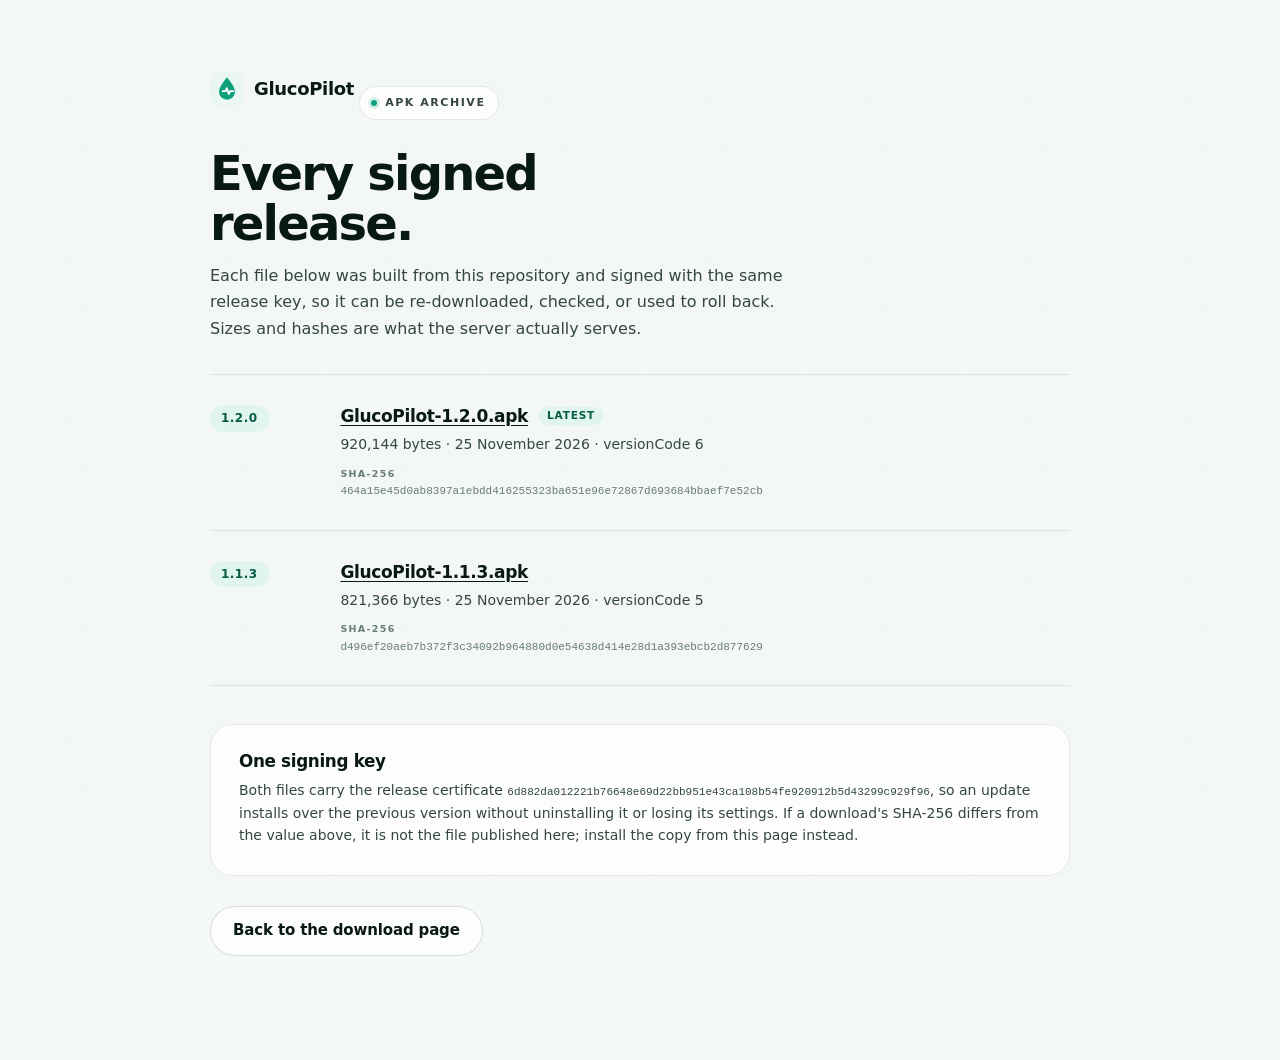
==== landing/download/index.html @ 8aacc941 "Simplify the download facts styling The badge used hardcoded colours that already exist as design to" ====
<!doctype html>
<html lang="en">
<head>
  <meta charset="utf-8">
  <meta name="viewport" content="width=device-width, initial-scale=1">
  <title>GlucoPilot APK archive — every signed release</title>
  <meta name="description" content="Every signed GlucoPilot release APK with its size, SHA-256 and signing certificate, so any version can be verified or reinstalled.">
  <meta name="color-scheme" content="light">
  <meta name="referrer" content="no-referrer">
  <meta http-equiv="Content-Security-Policy" content="default-src 'self'; img-src 'self' data:; style-src 'self'; script-src 'none'; font-src 'self'; connect-src 'none'; object-src 'none'; base-uri 'none'; form-action 'none'">
  <link rel="icon" href="../assets/favicon.svg" type="image/svg+xml">
  <link rel="stylesheet" href="../styles.css?v=1.2.0-7">
</head>
<body>
  <main class="container archive">
    <a class="brand" href="../" aria-label="GlucoPilot home">
      <svg class="brand__mark" viewBox="0 0 32 32" aria-hidden="true">
        <rect width="32" height="32" rx="9" fill="#EAF6F1" />
        <path d="M16 5C16 5 8.5 13.5 8.5 18.5a7.5 7.5 0 0 0 15 0C23.5 13.5 16 5 16 5Z" fill="#0E9F7C" />
        <path d="M12 18h2.6l1.2-2.6 1.9 5.2 1.4-2.6H22" fill="none" stroke="#fff" stroke-width="1.8" stroke-linecap="round" stroke-linejoin="round" />
      </svg>
      <span class="brand__name">GlucoPilot</span>
    </a>

    <p class="eyebrow"><span class="eyebrow__dot"></span> APK archive</p>
    <h1>Every signed release.</h1>
    <p class="section__lede">
      Each file below was built from this repository and signed with the same release key, so it
      can be re-downloaded, checked, or used to roll back. Sizes and hashes are what the server
      actually serves.
    </p>

    <ol class="releases">
      <li class="release">
        <span class="release__ver">1.2.0</span>
        <div>
          <h3>
            <a href="GlucoPilot-1.2.0.apk" download>GlucoPilot-1.2.0.apk</a>
            <span class="archive__flag">Latest</span>
          </h3>
          <p>920,144 bytes · 25 November 2026 · versionCode 6</p>
          <p class="archive__hash">
            <span>SHA-256</span>
            <code>464a15e45d0ab8397a1ebdd416255323ba651e96e72867d693684bbaef7e52cb</code>
          </p>
        </div>
      </li>
      <li class="release">
        <span class="release__ver">1.1.3</span>
        <div>
          <h3><a href="GlucoPilot-1.1.3.apk" download>GlucoPilot-1.1.3.apk</a></h3>
          <p>821,366 bytes · 25 November 2026 · versionCode 5</p>
          <p class="archive__hash">
            <span>SHA-256</span>
            <code>d496ef20aeb7b372f3c34092b964880d0e54638d414e28d1a393ebcb2d877629</code>
          </p>
        </div>
      </li>
    </ol>

    <div class="archive__note">
      <h2>One signing key</h2>
      <p>
        Both files carry the release certificate
        <code>6d882da012221b76648e69d22bb951e43ca108b54fe920912b5d43299c929f96</code>, so an
        update installs over the previous version without uninstalling it or losing its settings.
        If a download's SHA-256 differs from the value above, it is not the file published here;
        install the copy from this page instead.
      </p>
    </div>

    <p class="archive__actions">
      <a class="btn btn--ghost" href="../#download">Back to the download page</a>
    </p>
  </main>
</body>
</html>
---- landing/styles.css ----
/* =========================================================
   GlucoPilot landing — light, premium, 3D
   ========================================================= */

:root {
  --canvas: #f4f8f6;
  --canvas-2: #edf4f1;
  --surface: #ffffff;
  --ink: #081815;
  --ink-2: #33473f;
  --muted: #667c74;

  --mint: #0e9f7c;
  --mint-2: #16c79b;
  --mint-soft: #dff5ee;
  --mint-ink: #075b47;
  --sky: #2f7fe0;
  --sky-soft: #e7f1fd;
  --amber: #b8791a;
  --amber-soft: #fbefd8;
  --coral: #c4443f;
  --coral-soft: #fce7e5;

  --line: rgba(8, 24, 21, 0.09);
  --line-strong: rgba(8, 24, 21, 0.14);

  --radius-lg: 30px;
  --radius: 22px;
  --radius-sm: 14px;

  --shadow-sm: 0 1px 2px rgba(8, 24, 21, 0.04), 0 10px 28px -16px rgba(8, 24, 21, 0.18);
  --shadow-lg: 0 60px 100px -60px rgba(6, 50, 38, 0.5), 0 24px 48px -28px rgba(6, 50, 38, 0.22);

  --font: "Segoe UI Variable Display", "Segoe UI", system-ui, -apple-system,
    "Helvetica Neue", Arial, sans-serif;

  --ease: cubic-bezier(0.22, 0.61, 0.36, 1);
  --container: 1180px;
}

*,
*::before,
*::after {
  box-sizing: border-box;
}

html {
  scroll-behavior: smooth;
  scroll-padding-top: 96px;
  -webkit-text-size-adjust: 100%;
}

body {
  margin: 0;
  overflow-x: clip;
  background-color: var(--canvas);
  color: var(--ink);
  font-family: var(--font);
  font-size: 16px;
  line-height: 1.55;
  -webkit-font-smoothing: antialiased;
  text-rendering: optimizeLegibility;
}

body::after {
  content: "";
  position: fixed;
  inset: 0;
  z-index: 2;
  pointer-events: none;
  opacity: 0.035;
  background-image: url("data:image/svg+xml,%3Csvg xmlns='http://www.w3.org/2000/svg' width='160' height='160'%3E%3Cfilter id='n'%3E%3CfeTurbulence type='fractalNoise' baseFrequency='0.8' numOctaves='3'/%3E%3C/filter%3E%3Crect width='160' height='160' filter='url(%23n)'/%3E%3C/svg%3E");
}

img,
svg {
  display: block;
  max-width: 100%;
}

a {
  color: inherit;
  text-decoration: none;
}

ul,
ol,
dl,
dd {
  margin: 0;
  padding: 0;
  list-style: none;
}

h1,
h2,
h3,
p,
figure {
  margin: 0;
}

button,
summary {
  font: inherit;
}

::selection {
  background: rgba(14, 159, 124, 0.22);
}

:focus-visible {
  outline: 2px solid var(--mint);
  outline-offset: 3px;
  border-radius: 6px;
}

.skip {
  position: absolute;
  left: 16px;
  top: -80px;
  z-index: 100;
  padding: 10px 16px;
  border-radius: 999px;
  background: var(--ink);
  color: #fff;
  font-size: 14px;
  transition: top 0.2s var(--ease);
}

.skip:focus-visible {
  top: 16px;
}

/* ---------- ambient mesh ---------- */

.mesh {
  position: fixed;
  inset: 0;
  z-index: 0;
  overflow: hidden;
  pointer-events: none;
}

.mesh__blob {
  position: absolute;
  display: block;
  border-radius: 50%;
  filter: blur(70px);
  opacity: 0.5;
}

.mesh__blob--mint {
  width: 46vw;
  height: 46vw;
  top: -14vw;
  right: -8vw;
  background: radial-gradient(circle at 30% 30%, #c9f2e5, rgba(201, 242, 229, 0));
  animation: drift-a 26s ease-in-out infinite;
}

.mesh__blob--sky {
  width: 40vw;
  height: 40vw;
  top: 34vh;
  left: -16vw;
  background: radial-gradient(circle at 40% 40%, #dbeafd, rgba(219, 234, 253, 0));
  animation: drift-b 32s ease-in-out infinite;
}

.mesh__blob--amber {
  width: 30vw;
  height: 30vw;
  top: 78vh;
  right: 4vw;
  background: radial-gradient(circle at 50% 50%, #fbeed2, rgba(251, 238, 210, 0));
  animation: drift-a 38s ease-in-out infinite reverse;
}

@keyframes drift-a {
  0%,
  100% {
    transform: translate3d(0, 0, 0) scale(1);
  }
  50% {
    transform: translate3d(-3vw, 3vh, 0) scale(1.06);
  }
}

@keyframes drift-b {
  0%,
  100% {
    transform: translate3d(0, 0, 0) scale(1);
  }
  50% {
    transform: translate3d(4vw, -4vh, 0) scale(1.08);
  }
}

/* ---------- layout ---------- */

.container {
  width: min(100% - 40px, var(--container));
  margin-inline: auto;
  position: relative;
  z-index: 3;
}

.section {
  padding: clamp(64px, 9vw, 118px) 0;
  position: relative;
  z-index: 3;
}

.section__head {
  max-width: 760px;
  margin: 0 auto clamp(36px, 5vw, 60px);
  text-align: center;
}

.section__head--left {
  margin-inline: 0;
  text-align: left;
}

h2 {
  font-size: clamp(1.9rem, 3.6vw, 3.1rem);
  line-height: 1.05;
  letter-spacing: -0.038em;
  font-weight: 680;
}

.section__lede {
  margin-top: 18px;
  color: var(--ink-2);
  font-size: clamp(1rem, 1.2vw, 1.075rem);
  line-height: 1.65;
  max-width: 58ch;
}

.section__head .section__lede {
  margin-inline: auto;
}

.section__head--left .section__lede {
  margin-inline: 0;
}

/* ---------- eyebrow ---------- */

.eyebrow {
  display: inline-flex;
  align-items: center;
  gap: 8px;
  margin-bottom: 18px;
  padding: 7px 13px 7px 11px;
  border: 1px solid var(--line);
  border-radius: 999px;
  background: rgba(255, 255, 255, 0.72);
  color: var(--ink-2);
  font-size: 11px;
  font-weight: 650;
  letter-spacing: 0.14em;
  text-transform: uppercase;
  backdrop-filter: blur(8px);
}

.eyebrow__dot {
  width: 6px;
  height: 6px;
  border-radius: 50%;
  background: var(--mint);
  box-shadow: 0 0 0 3px rgba(14, 159, 124, 0.16);
}

.eyebrow--light {
  color: #dff5ee;
  border-color: rgba(255, 255, 255, 0.18);
  background: rgba(255, 255, 255, 0.08);
}

.eyebrow--light .eyebrow__dot {
  background: var(--mint-2);
  box-shadow: 0 0 0 3px rgba(22, 199, 155, 0.22);
}

.security .eyebrow {
  color: var(--mint-ink);
  background: #fff;
  border-color: rgba(14, 159, 124, 0.22);
}

/* ---------- buttons ---------- */

.btn {
  display: inline-flex;
  align-items: center;
  justify-content: center;
  gap: 10px;
  min-height: 50px;
  padding: 0 22px;
  border: 1px solid transparent;
  border-radius: 999px;
  font-size: 15px;
  font-weight: 600;
  letter-spacing: -0.01em;
  cursor: pointer;
  transition: transform 0.25s var(--ease), box-shadow 0.25s var(--ease),
    background-color 0.25s var(--ease), border-color 0.25s var(--ease);
}

.btn--primary {
  color: #fff;
  background: linear-gradient(140deg, #0b8a6b, #0e9f7c 55%, #14b78f);
  box-shadow: 0 1px 0 rgba(255, 255, 255, 0.24) inset,
    0 18px 36px -20px rgba(14, 159, 124, 0.85);
}

.btn--primary:hover {
  transform: translateY(-2px);
  box-shadow: 0 1px 0 rgba(255, 255, 255, 0.3) inset,
    0 24px 44px -20px rgba(14, 159, 124, 0.9);
}

.btn--ghost {
  color: var(--ink);
  background: rgba(255, 255, 255, 0.7);
  border-color: var(--line-strong);
  backdrop-filter: blur(10px);
}

.btn--ghost:hover {
  transform: translateY(-2px);
  background: #fff;
  box-shadow: var(--shadow-sm);
}

.btn--sm {
  min-height: 40px;
  padding: 0 16px;
  font-size: 14px;
}

.btn__arrow {
  transition: transform 0.25s var(--ease);
}

.btn:hover .btn__arrow {
  transform: translateX(3px);
}

/* ---------- nav ---------- */

.nav {
  position: sticky;
  top: 0;
  z-index: 40;
  padding: 14px 0;
  background: rgba(244, 248, 246, 0.65);
  backdrop-filter: blur(18px) saturate(1.2);
  border-bottom: 1px solid transparent;
  transition: border-color 0.3s var(--ease), box-shadow 0.3s var(--ease),
    background-color 0.3s var(--ease);
}

.nav.is-scrolled {
  background: rgba(244, 248, 246, 0.9);
  border-bottom-color: var(--line);
  box-shadow: 0 12px 30px -28px rgba(8, 24, 21, 0.5);
}

.nav__inner {
  display: flex;
  align-items: center;
  gap: 24px;
}

.brand {
  display: inline-flex;
  align-items: center;
  gap: 10px;
  font-weight: 700;
  letter-spacing: -0.02em;
}

.brand__mark {
  width: 34px;
  height: 34px;
}

.brand__name {
  font-size: 18px;
}

.nav__links {
  display: flex;
  align-items: center;
  gap: 26px;
  margin-left: auto;
}

.nav__links a {
  font-size: 14px;
  color: var(--ink-2);
  position: relative;
  padding: 4px 0;
}

.nav__links a::after {
  content: "";
  position: absolute;
  left: 0;
  right: 0;
  bottom: 0;
  height: 1.5px;
  background: var(--mint);
  transform: scaleX(0);
  transform-origin: left;
  transition: transform 0.25s var(--ease);
}

.nav__links a:hover::after {
  transform: scaleX(1);
}

/* ---------- hero ---------- */

.hero {
  position: relative;
  z-index: 3;
  padding: clamp(36px, 6vw, 76px) 0 clamp(48px, 6vw, 84px);
}

.hero__grid {
  display: grid;
  grid-template-columns: 1.04fr 0.96fr;
  gap: clamp(28px, 5vw, 64px);
  align-items: center;
}

.hero__copy > * {
  animation: rise 0.9s var(--ease) both;
}

.hero__copy > :nth-child(1) {
  animation-delay: 0.04s;
}
.hero__copy > :nth-child(2) {
  animation-delay: 0.12s;
}
.hero__copy > :nth-child(3) {
  animation-delay: 0.2s;
}
.hero__copy > :nth-child(4) {
  animation-delay: 0.28s;
}
.hero__copy > :nth-child(5) {
  animation-delay: 0.36s;
}

@keyframes rise {
  from {
    opacity: 0;
    transform: translateY(16px);
  }
  to {
    opacity: 1;
    transform: none;
  }
}

h1 {
  font-size: clamp(2.5rem, 5.1vw, 4.45rem);
  line-height: 1.02;
  letter-spacing: -0.045em;
  font-weight: 690;
  max-width: 15ch;
}

.grad {
  background: linear-gradient(102deg, #0b8a6b 0%, #0e9f7c 32%, #2f7fe0 92%);
  -webkit-background-clip: text;
  background-clip: text;
  color: transparent;
}

.lede {
  margin-top: 22px;
  max-width: 46ch;
  color: var(--ink-2);
  font-size: clamp(1rem, 1.25vw, 1.1rem);
  line-height: 1.68;
}

.hero__actions {
  display: flex;
  flex-wrap: wrap;
  gap: 12px;
  margin-top: 30px;
}

.chips {
  display: flex;
  flex-wrap: wrap;
  gap: 8px;
  margin-top: 28px;
}

.chip {
  padding: 7px 13px;
  border: 1px solid var(--line);
  border-radius: 999px;
  background: rgba(255, 255, 255, 0.66);
  color: var(--ink-2);
  font-size: 12.5px;
  font-weight: 550;
}

/* ---------- hero: real Android Auto shot + glucose readout ---------- */

.hero__stage {
  position: relative;
  display: grid;
  place-items: center;
  gap: 18px;
  min-height: 0;
}

.shot {
  width: min(100%, 620px);
  margin: 0;
}

.shot__frame {
  position: relative;
  container-type: inline-size;
  isolation: isolate;
}

.shot__glow {
  position: absolute;
  inset: -6% -3% 6%;
  z-index: 0;
  border-radius: 50%;
  background: conic-gradient(
    from 200deg,
    rgba(14, 159, 124, 0.38),
    rgba(47, 127, 224, 0.26),
    rgba(184, 121, 26, 0.16),
    rgba(14, 159, 124, 0.38)
  );
  filter: blur(46px);
  opacity: 0.7;
  animation: halo-pulse 18s ease-in-out infinite;
  pointer-events: none;
}

@keyframes halo-pulse {
  0%,
  100% {
    opacity: 0.5;
  }
  50% {
    opacity: 0.78;
  }
}

.shot__screen {
  position: relative;
  z-index: 1;
  overflow: hidden;
  border-radius: 2.6cqw;
  box-shadow:
    0 3cqw 5cqw -3.4cqw rgba(6, 50, 38, 0.62),
    0 1cqw 2cqw -1.4cqw rgba(6, 50, 38, 0.4),
    0 0 0 1px rgba(8, 24, 21, 0.06);
}

.shot__img {
  width: 100%;
  height: auto;
  aspect-ratio: 1392 / 752;
  object-fit: cover;
}

/* the cockpit drawn onto the head unit's screen */

.shot__ui {
  display: none;
  position: absolute;
  top: 0;
  left: 0;
  z-index: 2;
  width: 1392px;
  height: 752px;
  transform: scale(var(--shot-scale, 0.4));
  transform-origin: 0 0;
  pointer-events: none;
}

/* without JS the plane cannot be scaled to the photo, so keep the plain shot */
html.js .shot__ui {
  display: block;
}

.shot__panel,
.shot__glass {
  position: absolute;
  top: 0;
  left: 0;
  transform-origin: 0 0;
}

/* Android Auto surface: 245 x 221 px in photo space, mapped onto the glass */
.shot__panel {
  display: flex;
  flex-direction: column;
  justify-content: space-between;
  width: 245px;
  height: 221px;
  padding: 13px 14px 12px;
  border: 1px solid rgba(255, 255, 255, 0.08);
  border-radius: 13px;
  background: linear-gradient(
    160deg,
    rgba(23, 46, 39, 0.97) 0%,
    rgba(9, 20, 17, 0.98) 56%,
    rgba(13, 29, 24, 0.97) 100%
  );
  box-shadow:
    0 16px 30px -16px rgba(0, 0, 0, 0.85),
    inset 0 1px 0 rgba(255, 255, 255, 0.07);
  color: #eef8f3;
  font-variant-numeric: tabular-nums;
  transform: matrix3d(
    1.000623,
    -0.005013,
    0,
    0,
    0.006284,
    1.001827,
    0,
    0.000006,
    0,
    0,
    1,
    0,
    726.948675,
    227.975,
    0,
    1
  );
}

.sp__top {
  display: flex;
  align-items: center;
  gap: 6px;
  color: #cfe4da;
  font-size: 9px;
  font-weight: 650;
  letter-spacing: 0.01em;
}

.sp__dot {
  width: 6px;
  height: 6px;
  border-radius: 50%;
  background: #2ed5a8;
  box-shadow: 0 0 9px rgba(46, 213, 168, 0.8);
}

.sp__age {
  margin-left: auto;
  color: #7d968c;
  font-size: 8px;
  font-weight: 500;
  letter-spacing: 0.08em;
  text-transform: uppercase;
}

.sp__reading {
  display: flex;
  align-items: baseline;
  gap: 5px;
}

.sp__value {
  font-size: 62px;
  font-weight: 700;
  letter-spacing: -0.045em;
  line-height: 0.88;
}

.sp__unit {
  color: #8fa89d;
  font-size: 10px;
  font-weight: 600;
}

.sp__trend {
  margin-left: auto;
  color: #2ed5a8;
  font-size: 22px;
  font-weight: 700;
  line-height: 1;
}

.sp__chip {
  align-self: flex-start;
  padding: 4px 9px;
  border-radius: 999px;
  background: rgba(46, 213, 168, 0.16);
  color: #8ff0cd;
  font-size: 9px;
  font-weight: 650;
}

.sp__spark {
  width: 100%;
  height: 40px;
}

.sp__spark path {
  fill: none;
  stroke: #2ed5a8;
  stroke-width: 3;
  stroke-linecap: round;
  stroke-linejoin: round;
}

.sp__foot {
  display: flex;
  align-items: center;
  justify-content: space-between;
  gap: 8px;
}

.sp__source {
  color: #7d968c;
  font-size: 8px;
  letter-spacing: 0.01em;
}

.sp__cta {
  padding: 5px 10px;
  border-radius: 8px;
  background: #e9f8f2;
  color: #08251c;
  font-size: 9px;
  font-weight: 700;
  white-space: nowrap;
}

/* faint glass reflections, drawn over the whole head-unit screen */
.shot__glass {
  z-index: 2;
  width: 598px;
  height: 266px;
  border-radius: 10px;
  background:
    linear-gradient(
      112deg,
      rgba(255, 255, 255, 0.12) 0%,
      rgba(255, 255, 255, 0.02) 22%,
      rgba(255, 255, 255, 0) 44%,
      rgba(255, 255, 255, 0.05) 66%,
      rgba(255, 255, 255, 0) 92%
    ),
    radial-gradient(
      130% 80% at 50% -25%,
      rgba(255, 255, 255, 0.09),
      rgba(255, 255, 255, 0) 60%
    );
  box-shadow: inset 0 0 80px rgba(3, 14, 11, 0.32);
  transform: matrix3d(
    1.000032,
    -0.00501,
    0,
    0,
    0.006291,
    1.002979,
    0,
    0.000006,
    0,
    0,
    1,
    0,
    401,
    207,
    0,
    1
  );
}

.shot__caption {
  max-width: 46ch;
  margin: 22px auto 0;
  color: var(--muted);
  font-size: 12px;
  line-height: 1.6;
  text-align: center;
}

@media (max-width: 720px) {
  .shot {
    width: 100%;
  }

  .shot__screen {
    border-radius: 16px;
  }

  .shot__caption {
    margin-top: 18px;
    text-align: left;
  }
}

/* ---------- feature cards ---------- */

.features {
  display: grid;
  grid-template-columns: repeat(2, minmax(0, 1fr));
  gap: clamp(14px, 1.8vw, 20px);
}

.card {
  position: relative;
  padding: clamp(22px, 2.4vw, 30px);
  border: 1px solid var(--line);
  border-radius: var(--radius);
  background: rgba(255, 255, 255, 0.74);
  box-shadow: var(--shadow-sm);
  backdrop-filter: blur(8px);
  transition: transform 0.35s var(--ease), box-shadow 0.35s var(--ease),
    border-color 0.35s var(--ease);
}

.card:hover {
  transform: translateY(-3px);
  border-color: rgba(14, 159, 124, 0.26);
  box-shadow: 0 34px 60px -46px rgba(6, 50, 38, 0.55);
}

.card__icon {
  display: grid;
  place-items: center;
  width: 46px;
  height: 46px;
  margin-bottom: 18px;
  border-radius: 14px;
  background: var(--mint-soft);
  color: var(--mint-ink);
}

.card__icon svg {
  width: 26px;
  height: 26px;
}

.card h3 {
  margin-bottom: 8px;
  font-size: 1.0625rem;
  font-weight: 660;
  letter-spacing: -0.02em;
  line-height: 1.3;
}

.card p {
  color: var(--ink-2);
  font-size: 14px;
  line-height: 1.62;
}

/* ---------- release notes ---------- */

.releases {
  display: grid;
  border-top: 1px solid var(--line);
}

.release {
  display: grid;
  grid-template-columns: 92px minmax(0, 1fr);
  gap: clamp(16px, 3vw, 40px);
  padding: clamp(22px, 3vw, 30px) 0;
  border-bottom: 1px solid var(--line);
}

.release__ver {
  justify-self: start;
  align-self: start;
  padding: 4px 11px;
  border-radius: 999px;
  background: var(--mint-soft);
  color: var(--mint-ink);
  font-size: 12px;
  font-weight: 700;
  letter-spacing: 0.04em;
  font-variant-numeric: tabular-nums;
}

.release h3 {
  margin-bottom: 6px;
  font-size: 1.0625rem;
  font-weight: 660;
  letter-spacing: -0.02em;
  line-height: 1.3;
}

.release p {
  max-width: 72ch;
  color: var(--ink-2);
  font-size: 14px;
  line-height: 1.62;
}

/* ---------- release archive page ---------- */

.archive {
  max-width: 860px;
  padding-block: clamp(32px, 6vw, 72px) clamp(56px, 9vw, 104px);
}

.archive .brand {
  margin-bottom: 32px;
}

.archive h1 {
  margin-top: 10px;
  font-size: clamp(2rem, 4.6vw, 3rem);
  line-height: 1.05;
  letter-spacing: -0.038em;
}

.archive h2 {
  font-size: 1.05rem;
  letter-spacing: -0.02em;
}

.archive .section__lede {
  margin-top: 14px;
}

.archive .releases {
  margin-top: 32px;
}

.archive .release h3 {
  display: flex;
  flex-wrap: wrap;
  align-items: center;
  gap: 10px;
}

.archive .release h3 a {
  color: inherit;
  text-decoration: underline;
  text-underline-offset: 3px;
}

.archive__flag {
  padding: 2px 9px;
  border-radius: 999px;
  background: var(--mint-soft);
  color: var(--mint-ink);
  font-size: 10.5px;
  font-weight: 700;
  letter-spacing: 0.08em;
  text-transform: uppercase;
}

.archive__hash {
  display: grid;
  gap: 2px;
  margin-top: 10px;
}

.archive__hash span {
  color: var(--muted);
  font-size: 9.5px;
  font-weight: 600;
  letter-spacing: 0.14em;
  text-transform: uppercase;
}

.archive__hash code,
.archive__note code {
  font-family: "Cascadia Mono", "SFMono-Regular", Consolas, monospace;
  font-size: 11px;
  line-height: 1.5;
  overflow-wrap: anywhere;
}

.archive__hash code {
  color: var(--muted);
}

.archive__note {
  margin-top: 38px;
  padding: clamp(20px, 3vw, 28px);
  border: 1px solid var(--line);
  border-radius: var(--radius);
  background: rgba(255, 255, 255, 0.72);
}

.archive__note p {
  margin-top: 8px;
  color: var(--ink-2);
  font-size: 14px;
  line-height: 1.62;
}

.archive__actions {
  margin-top: 30px;
}

/* ---------- data sources strip ---------- */

.marquee {
  position: relative;
  z-index: 3;
  padding: 18px 0;
  border-block: 1px solid var(--line);
  background: rgba(255, 255, 255, 0.55);
  backdrop-filter: blur(8px);
}

.marquee__inner {
  display: flex;
  align-items: center;
  gap: clamp(18px, 3vw, 36px);
}

.marquee__label {
  flex: none;
  display: inline-flex;
  align-items: center;
  gap: 8px;
  color: var(--muted);
  font-size: 10.5px;
  font-weight: 650;
  letter-spacing: 0.14em;
  text-transform: uppercase;
  white-space: nowrap;
}

.marquee__label::before {
  content: "";
  width: 6px;
  height: 6px;
  border-radius: 50%;
  background: var(--mint);
  box-shadow: 0 0 0 3px rgba(14, 159, 124, 0.14);
}

.marquee__list {
  flex: 1;
  display: flex;
  flex-wrap: wrap;
  align-items: center;
  justify-content: space-between;
  gap: 6px clamp(14px, 2vw, 26px);
  min-width: 0;
  padding: 2px 0;
}

.marquee__list li {
  flex: none;
  color: var(--ink-2);
  font-size: 13.5px;
  font-weight: 550;
  white-space: nowrap;
}

.marquee__note {
  margin-top: 12px;
  color: var(--muted);
  font-size: 11.5px;
  line-height: 1.5;
}

@media (max-width: 860px) {
  .marquee {
    padding: 16px 0;
  }

  .marquee__inner {
    flex-direction: column;
    align-items: stretch;
    gap: 10px;
  }

  .marquee__list {
    flex: none;
    justify-content: flex-start;
    gap: 8px 18px;
    width: 100%;
  }

  .marquee__list li {
    font-size: 13px;
  }
}

/* ---------- cockpit ---------- */

.cockpit {
  background: linear-gradient(180deg, rgba(255, 255, 255, 0) 0%, rgba(255, 255, 255, 0.55) 24%, rgba(255, 255, 255, 0.55) 76%, rgba(255, 255, 255, 0) 100%);
}

.cockpit__grid {
  display: grid;
  grid-template-columns: 1.02fr 0.98fr;
  gap: clamp(28px, 5vw, 64px);
  align-items: center;
}

.checklist {
  display: grid;
  gap: 11px;
  margin-top: 26px;
}

.checklist li {
  display: flex;
  gap: 11px;
  align-items: flex-start;
  color: var(--ink-2);
  font-size: 14.5px;
  line-height: 1.5;
}

.checklist span {
  flex: none;
  display: grid;
  place-items: center;
  width: 20px;
  height: 20px;
  margin-top: 1px;
  border-radius: 50%;
  background: var(--mint-soft);
  color: var(--mint-ink);
  font-size: 11px;
  font-weight: 700;
}

.fineprint {
  margin-top: 22px;
  color: var(--muted);
  font-size: 12.5px;
  line-height: 1.6;
  max-width: 52ch;
}

.fineprint--light {
  color: rgba(223, 245, 238, 0.66);
}

/* ---------- security ---------- */

.security {
  display: grid;
  grid-template-columns: 1.06fr 0.94fr;
  gap: clamp(26px, 4vw, 56px);
  align-items: center;
  padding: clamp(26px, 4vw, 52px);
  border: 1px solid rgba(14, 159, 124, 0.16);
  border-radius: var(--radius-lg);
  background: linear-gradient(135deg, #e9f7f1 0%, #f6fbf9 52%, #eef6fb 100%);
  box-shadow: var(--shadow-sm);
}

.security__list {
  display: grid;
  gap: 14px;
  margin-top: 26px;
}

.security__list li {
  position: relative;
  padding-left: 24px;
  color: var(--ink-2);
  font-size: 14px;
  line-height: 1.55;
}

.security__list li::before {
  content: "";
  position: absolute;
  left: 0;
  top: 7px;
  width: 9px;
  height: 9px;
  border-radius: 50%;
  background: var(--mint);
  box-shadow: 0 0 0 4px rgba(14, 159, 124, 0.12);
}

.security__list strong {
  color: var(--ink);
}

.security__card {
  padding: 26px;
  border: 1px solid rgba(255, 255, 255, 0.9);
  border-radius: var(--radius);
  background: rgba(255, 255, 255, 0.86);
  box-shadow: 0 40px 70px -50px rgba(6, 50, 38, 0.45);
  backdrop-filter: blur(10px);
}

.shield {
  display: grid;
  place-items: center;
  width: 46px;
  height: 46px;
  border-radius: 14px;
  background: var(--mint-soft);
  color: var(--mint-ink);
}

.shield svg {
  width: 26px;
  height: 26px;
}

.security__card-title {
  margin-top: 14px;
  font-size: 15px;
  font-weight: 650;
}

.security__code {
  display: flex;
  align-items: center;
  justify-content: space-between;
  gap: 14px;
  padding: 10px 0;
  border-bottom: 1px solid var(--line);
  font-size: 12px;
}

.security__code:first-of-type {
  margin-top: 16px;
  border-top: 1px solid var(--line);
}

.security__code span {
  color: var(--muted);
  letter-spacing: 0.04em;
  text-transform: uppercase;
  font-size: 10.5px;
}

.security__code code {
  font-family: "Cascadia Mono", "SFMono-Regular", Consolas, monospace;
  font-size: 11.5px;
  color: var(--mint-ink);
}

/* ---------- metrics ---------- */

.metrics {
  position: relative;
  z-index: 3;
  padding: 10px 0;
}

.metrics__grid {
  display: grid;
  grid-template-columns: repeat(4, 1fr);
  border: 1px solid var(--line);
  border-radius: var(--radius);
  background: rgba(255, 255, 255, 0.7);
  overflow: hidden;
}

.metric {
  padding: 26px 24px;
  border-right: 1px solid var(--line);
}

.metric:last-child {
  border-right: 0;
}

.metric strong {
  display: block;
  font-size: clamp(1.6rem, 2.6vw, 2.1rem);
  font-weight: 650;
  letter-spacing: -0.04em;
  line-height: 1.1;
}

.metric span {
  display: block;
  margin-top: 6px;
  color: var(--muted);
  font-size: 12.5px;
  line-height: 1.4;
}

/* ---------- steps ---------- */

.steps {
  display: grid;
  grid-template-columns: repeat(3, 1fr);
  gap: 16px;
  counter-reset: step;
}

.step {
  position: relative;
  padding: 26px 24px;
  border: 1px solid var(--line);
  border-radius: var(--radius);
  background: rgba(255, 255, 255, 0.8);
  box-shadow: var(--shadow-sm);
}

.step__num {
  display: inline-grid;
  place-items: center;
  width: 38px;
  height: 38px;
  margin-bottom: 16px;
  border-radius: 12px;
  background: var(--ink);
  color: #fff;
  font-size: 12px;
  font-weight: 650;
  letter-spacing: 0.04em;
}

.step h3 {
  font-size: 1.02rem;
  font-weight: 650;
  letter-spacing: -0.02em;
}

.step p {
  margin-top: 8px;
  color: var(--ink-2);
  font-size: 14px;
  line-height: 1.6;
}

.callout {
  display: flex;
  align-items: center;
  justify-content: space-between;
  gap: 24px;
  margin-top: 18px;
  padding: 26px clamp(20px, 3vw, 32px);
  border: 1px solid rgba(47, 127, 224, 0.16);
  border-radius: var(--radius);
  background: linear-gradient(120deg, #eef6ff, #f6fbff);
}

.callout h3 {
  font-size: 1.05rem;
  font-weight: 650;
  letter-spacing: -0.02em;
}

.callout p {
  margin-top: 6px;
  color: var(--ink-2);
  font-size: 14px;
  max-width: 62ch;
}

/* ---------- faq ---------- */

.faq {
  display: grid;
  grid-template-columns: 0.78fr 1.22fr;
  gap: clamp(24px, 4vw, 56px);
  align-items: start;
}

.faq .section__head {
  position: sticky;
  top: 110px;
  margin-bottom: 0;
}

.faq__list {
  display: grid;
  gap: 10px;
}

details {
  border: 1px solid var(--line);
  border-radius: var(--radius-sm);
  background: rgba(255, 255, 255, 0.78);
  transition: background-color 0.25s var(--ease), border-color 0.25s var(--ease),
    box-shadow 0.25s var(--ease);
}

details[open] {
  background: #fff;
  border-color: rgba(14, 159, 124, 0.26);
  box-shadow: var(--shadow-sm);
}

summary {
  display: flex;
  align-items: center;
  justify-content: space-between;
  gap: 16px;
  padding: 18px 20px;
  cursor: pointer;
  font-size: 15px;
  font-weight: 600;
  letter-spacing: -0.015em;
  list-style: none;
}

summary::-webkit-details-marker {
  display: none;
}

summary::after {
  content: "+";
  flex: none;
  display: grid;
  place-items: center;
  width: 24px;
  height: 24px;
  border-radius: 50%;
  background: var(--canvas-2);
  color: var(--ink-2);
  font-size: 15px;
  font-weight: 500;
  transition: transform 0.25s var(--ease), background-color 0.25s var(--ease);
}

details[open] summary::after {
  content: "−";
  background: var(--mint-soft);
  color: var(--mint-ink);
}

details p {
  padding: 0 20px 20px;
  color: var(--ink-2);
  font-size: 14px;
  line-height: 1.65;
  max-width: 62ch;
}

/* ---------- download ---------- */

.download__card {
  display: grid;
  grid-template-columns: 1.25fr 0.75fr;
  gap: clamp(24px, 4vw, 48px);
  align-items: center;
  padding: clamp(24px, 4vw, 48px);
  border: 1px solid rgba(14, 159, 124, 0.2);
  border-radius: var(--radius-lg);
  background:
    radial-gradient(120% 150% at 100% 0%, rgba(47, 127, 224, 0.12), transparent 55%),
    linear-gradient(135deg, #ffffff 0%, #f1faf6 55%, #e9f7f1 100%);
  box-shadow: var(--shadow-sm);
}

.download__copy h2 {
  max-width: 18ch;
}

.download__copy .section__lede {
  margin-top: 16px;
}

.download__meta {
  display: grid;
  grid-template-columns: repeat(4, minmax(0, 1fr));
  margin-top: 26px;
  border-top: 1px solid var(--line);
}

.download__meta li {
  display: grid;
  gap: 3px;
  padding: 14px 16px 0 0;
}

.download__meta span {
  color: var(--muted);
  font-size: 10.5px;
  font-weight: 600;
  letter-spacing: 0.1em;
  text-transform: uppercase;
}

.download__meta strong {
  font-size: 14px;
  font-weight: 650;
  letter-spacing: -0.01em;
}

.download__action {
  padding: 26px 22px;
  border-radius: var(--radius);
  background: linear-gradient(160deg, #072019 0%, #0a3127 100%);
  color: #eaf6f1;
  text-align: center;
  box-shadow: 0 40px 70px -50px rgba(6, 50, 38, 0.7);
}

.download__badge {
  display: grid;
  place-items: center;
  width: 54px;
  height: 54px;
  margin: 0 auto 14px;
  border: 1px solid rgba(255, 255, 255, 0.16);
  border-radius: 16px;
  background: rgba(255, 255, 255, 0.08);
  color: var(--mint-2);
  font-size: 12px;
  font-weight: 700;
  letter-spacing: 0.12em;
}

.download__btn {
  width: 100%;
}

.download__btn .btn__arrow {
  font-size: 17px;
}

.download__btn:hover .btn__arrow {
  transform: translateY(2px);
}

.download__note {
  margin-top: 12px;
  color: rgba(223, 245, 238, 0.66);
  font-size: 12px;
}

.download__hash {
  margin-top: 16px;
  padding-top: 14px;
  border-top: 1px solid rgba(255, 255, 255, 0.12);
  text-align: left;
}

.download__hash span {
  display: block;
  color: rgba(223, 245, 238, 0.5);
  font-size: 9.5px;
  font-weight: 600;
  letter-spacing: 0.14em;
  text-transform: uppercase;
}

.download__hash code {
  display: block;
  margin-top: 4px;
  color: rgba(223, 245, 238, 0.78);
  font-family: "Cascadia Mono", "SFMono-Regular", Consolas, monospace;
  font-size: 9.5px;
  line-height: 1.5;
  overflow-wrap: anywhere;
}

.download__hash--cert {
  margin-top: 10px;
  padding-top: 10px;
}

.download__facts {
  display: grid;
  gap: 10px;
  margin-top: 22px;
}

.download__facts li {
  position: relative;
  padding-left: 26px;
  color: var(--ink-2);
  font-size: 13px;
  line-height: 1.55;
}

.download__facts li::before {
  content: "!";
  position: absolute;
  left: 0;
  top: 2px;
  display: grid;
  place-items: center;
  width: 18px;
  height: 18px;
  border-radius: 50%;
  background: var(--coral-soft);
  color: var(--coral);
  font-size: 11px;
  font-weight: 700;
}

.download__facts strong,
.download__facts em {
  color: var(--ink);
  font-style: normal;
  font-weight: 650;
}

.download__archive {
  margin-top: 18px;
  font-size: 13px;
}

.download__archive a {
  color: var(--mint-ink);
  font-weight: 600;
  text-decoration: underline;
  text-underline-offset: 3px;
}

.download__qr {
  display: grid;
  justify-items: center;
  gap: 8px;
  margin-top: 18px;
  padding: 12px;
  border-radius: 16px;
  background: #ffffff;
}

.download__qr img {
  display: block;
  width: 132px;
  height: 132px;
}

.download__qr figcaption {
  color: #4c6a61;
  font-size: 11px;
  font-weight: 600;
  line-height: 1.4;
  text-align: center;
}

/* ---------- cta ---------- */

.cta {
  padding-bottom: clamp(64px, 8vw, 100px);
}

.cta__card {
  position: relative;
  overflow: hidden;
  padding: clamp(34px, 6vw, 64px);
  border-radius: 34px;
  background: linear-gradient(150deg, #072019 0%, #0a2f26 52%, #0b3a2d 100%);
  color: #f4fbf8;
  text-align: center;
  box-shadow: 0 60px 100px -60px rgba(6, 50, 38, 0.8);
}

.cta__card h2 {
  font-size: clamp(2rem, 4vw, 3.2rem);
}

.cta__card .section__lede {
  margin-inline: auto;
  color: rgba(223, 245, 238, 0.78);
}

.cta__card .hero__actions {
  justify-content: center;
}

.cta__card .btn--ghost {
  color: #eaf6f1;
  background: rgba(255, 255, 255, 0.08);
  border-color: rgba(255, 255, 255, 0.2);
}

.cta__card .btn--ghost:hover {
  background: rgba(255, 255, 255, 0.14);
}

.cta__glow {
  position: absolute;
  left: 50%;
  top: -40%;
  width: 640px;
  height: 640px;
  translate: -50% 0;
  border-radius: 50%;
  background: radial-gradient(circle, rgba(22, 199, 155, 0.35), transparent 62%);
  filter: blur(30px);
  pointer-events: none;
}

.cta .fineprint {
  margin-inline: auto;
}

/* ---------- footer ---------- */

.footer {
  position: relative;
  z-index: 3;
  padding: 46px 0 28px;
  border-top: 1px solid var(--line);
  background: rgba(255, 255, 255, 0.5);
}

.footer__grid {
  display: grid;
  grid-template-columns: 1.6fr 1fr 1fr 1.2fr;
  gap: 32px;
}

.brand--footer {
  margin-bottom: 10px;
}

.footer__note {
  color: var(--muted);
  font-size: 13px;
  max-width: 30ch;
}

.footer__col {
  display: grid;
  align-content: start;
  gap: 9px;
}

.footer__col h3 {
  margin-bottom: 3px;
  font-size: 11px;
  font-weight: 650;
  letter-spacing: 0.14em;
  text-transform: uppercase;
  color: var(--muted);
}

.footer__col a,
.footer__col span {
  color: var(--ink-2);
  font-size: 13.5px;
}

.footer__col a:hover {
  color: var(--mint-ink);
}

.footer__bottom {
  display: flex;
  flex-wrap: wrap;
  justify-content: space-between;
  gap: 10px 24px;
  margin-top: 36px;
  padding-top: 20px;
  border-top: 1px solid var(--line);
}

.footer__bottom p {
  color: var(--muted);
  font-size: 11.5px;
}

/* ---------- reveal ---------- */

html.js .reveal {
  opacity: 0;
  transform: translateY(20px);
}

html.js .reveal.is-in {
  opacity: 1;
  transform: none;
  transition: opacity 0.8s var(--ease), transform 0.8s var(--ease);
}

/* Release announcement (shown above the header, scrolls away) */
.announce {
  background: linear-gradient(90deg, var(--mint-soft), var(--sky-soft));
  border-bottom: 1px solid var(--line);
}

.announce__inner {
  display: flex;
  flex-wrap: wrap;
  align-items: center;
  gap: 8px 14px;
  padding: 10px 0;
  font-size: 14px;
}

.announce__tag {
  background: var(--mint-ink);
  color: #fff;
  border-radius: 999px;
  padding: 2px 10px;
  font-size: 12px;
  font-weight: 700;
  letter-spacing: 0.04em;
}

.announce__inner p {
  flex: 1 1 320px;
  margin: 0;
  color: var(--ink-2);
}

.announce__inner a {
  color: var(--mint-ink);
  font-weight: 600;
  white-space: nowrap;
}

/* ---------- responsive ---------- */

@media (max-width: 1080px) {
  .hero__grid {
    grid-template-columns: 1fr;
  }

  .hero__stage {
    min-height: 0;
    margin-top: 8px;
  }

  .cockpit__grid,
  .security,
  .faq {
    grid-template-columns: 1fr;
  }

  .faq .section__head {
    position: static;
  }

  .security__card {
    max-width: 560px;
  }

  .footer__grid {
    grid-template-columns: 1fr 1fr;
    gap: 26px;
  }
}

@media (max-width: 860px) {
  .nav__links {
    display: none;
  }

  .nav__inner {
    gap: 12px;
  }

  .nav__inner .btn {
    margin-left: auto;
  }

  .steps {
    grid-template-columns: 1fr;
  }

  .download__card {
    grid-template-columns: 1fr;
  }

  .download__action {
    max-width: 440px;
  }

  .metrics__grid {
    grid-template-columns: repeat(2, 1fr);
  }

  .metric:nth-child(2) {
    border-right: 0;
  }

  .metric:nth-child(1),
  .metric:nth-child(2) {
    border-bottom: 1px solid var(--line);
  }

  .callout {
    flex-direction: column;
    align-items: flex-start;
  }
}

@media (max-width: 720px) {

  .hero__stage {
    min-height: auto;
  }

  .chip {
    font-size: 12px;
  }

  .download__meta {
    grid-template-columns: repeat(2, minmax(0, 1fr));
    row-gap: 14px;
  }

  .footer__grid {
    grid-template-columns: 1fr;
  }
}

@media (max-width: 560px) {
  .container {
    width: min(100% - 28px, var(--container));
  }

  h1 {
    max-width: none;
  }

  .features {
    grid-template-columns: 1fr;
  }

  .hero__actions .btn {
    flex: 1 1 100%;
  }

  .metric {
    padding: 20px 18px;
  }

  .security {
    padding: 22px 18px;
  }

  .security__card {
    padding: 20px;
  }

  .cta__card {
    border-radius: 26px;
  }

  .release {
    grid-template-columns: 1fr;
    gap: 10px;
  }

  .announce__tag {
    order: 1;
  }

  .announce__inner a {
    order: 2;
    margin-left: auto;
  }

  .announce__inner p {
    order: 3;
    flex: 1 1 100%;
    font-size: 13px;
  }
}

/* ---------- reduced motion ---------- */

@media (prefers-reduced-motion: reduce) {
  html {
    scroll-behavior: auto;
  }

  *,
  *::before,
  *::after {
    animation-duration: 0.001ms !important;
    animation-iteration-count: 1 !important;
    transition-duration: 0.001ms !important;
  }

  html.js .reveal {
    opacity: 1;
    transform: none;
  }
}
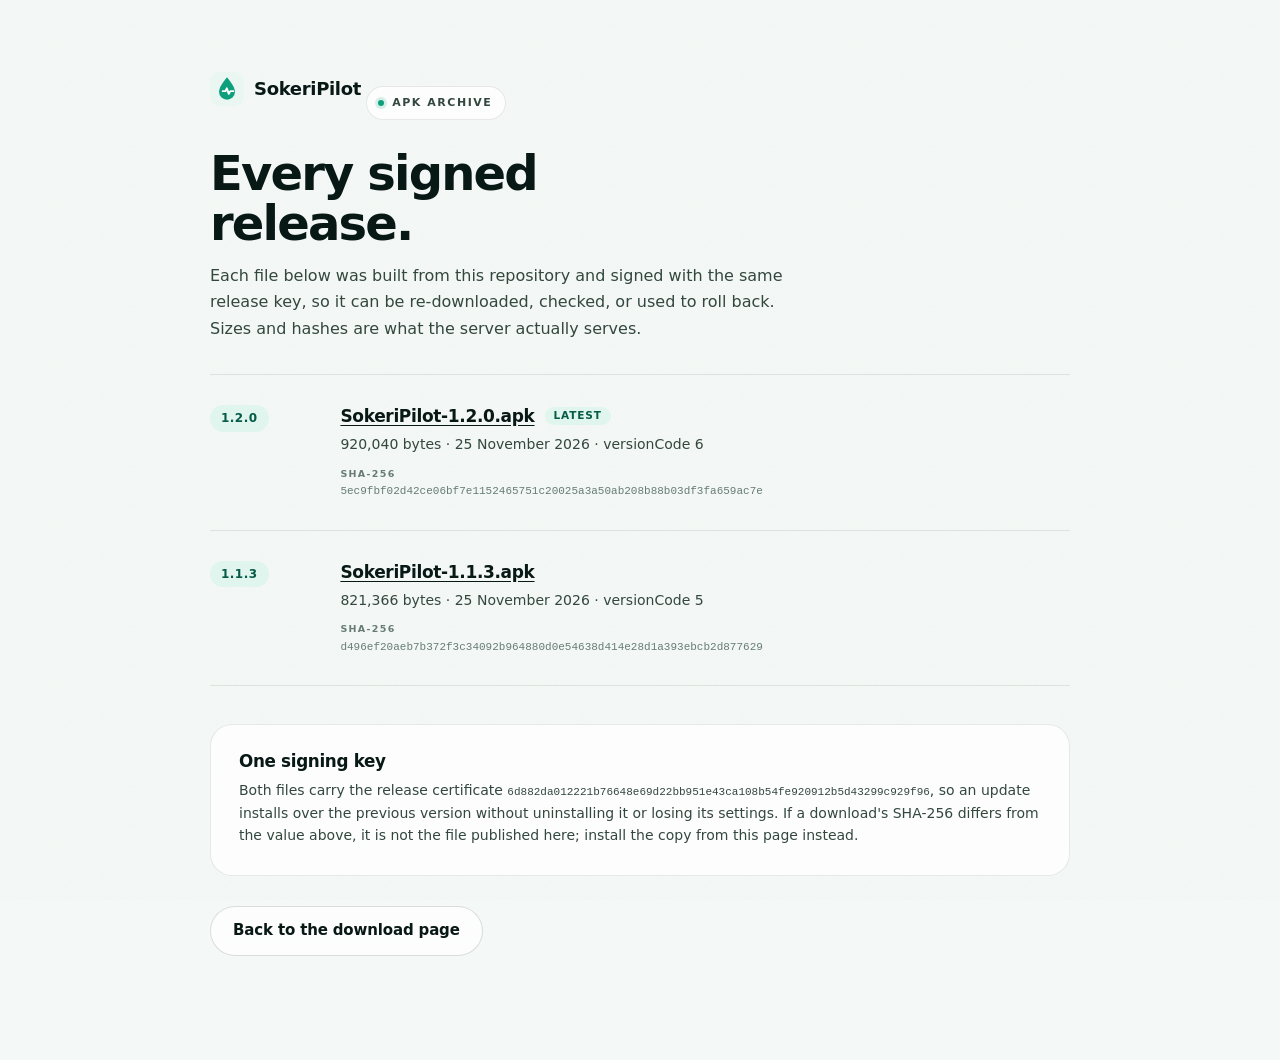
==== commit e4317c72: "Rename the project to SokeriPilot and publish it from GitHub The brand changes everywhere it is read" ====
--- a/landing/download/index.html
+++ b/landing/download/index.html
@@ -3,23 +3,22 @@
 <head>
   <meta charset="utf-8">
   <meta name="viewport" content="width=device-width, initial-scale=1">
-  <title>GlucoPilot APK archive — every signed release</title>
-  <meta name="description" content="Every signed GlucoPilot release APK with its size, SHA-256 and signing certificate, so any version can be verified or reinstalled.">
+  <title>SokeriPilot APK archive — every signed release</title>
+  <meta name="description" content="Every signed SokeriPilot release APK with its size, SHA-256 and signing certificate, so any version can be verified or reinstalled.">
   <meta name="color-scheme" content="light">
   <meta name="referrer" content="no-referrer">
-  <meta http-equiv="Content-Security-Policy" content="default-src 'self'; img-src 'self' data:; style-src 'self'; script-src 'none'; font-src 'self'; connect-src 'none'; object-src 'none'; base-uri 'none'; form-action 'none'">
   <link rel="icon" href="../assets/favicon.svg" type="image/svg+xml">
-  <link rel="stylesheet" href="../styles.css?v=1.2.0-7">
+  <link rel="stylesheet" href="../styles.css?v=1.2.0-10">
 </head>
 <body>
   <main class="container archive">
-    <a class="brand" href="../" aria-label="GlucoPilot home">
+    <a class="brand" href="../" aria-label="SokeriPilot home">
       <svg class="brand__mark" viewBox="0 0 32 32" aria-hidden="true">
         <rect width="32" height="32" rx="9" fill="#EAF6F1" />
         <path d="M16 5C16 5 8.5 13.5 8.5 18.5a7.5 7.5 0 0 0 15 0C23.5 13.5 16 5 16 5Z" fill="#0E9F7C" />
         <path d="M12 18h2.6l1.2-2.6 1.9 5.2 1.4-2.6H22" fill="none" stroke="#fff" stroke-width="1.8" stroke-linecap="round" stroke-linejoin="round" />
       </svg>
-      <span class="brand__name">GlucoPilot</span>
+      <span class="brand__name">SokeriPilot</span>
     </a>
 
     <p class="eyebrow"><span class="eyebrow__dot"></span> APK archive</p>
@@ -35,20 +34,20 @@
         <span class="release__ver">1.2.0</span>
         <div>
           <h3>
-            <a href="GlucoPilot-1.2.0.apk" download>GlucoPilot-1.2.0.apk</a>
+            <a href="SokeriPilot-1.2.0.apk" download>SokeriPilot-1.2.0.apk</a>
             <span class="archive__flag">Latest</span>
           </h3>
-          <p>920,144 bytes · 25 November 2026 · versionCode 6</p>
+          <p>920,040 bytes · 25 November 2026 · versionCode 6</p>
           <p class="archive__hash">
             <span>SHA-256</span>
-            <code>464a15e45d0ab8397a1ebdd416255323ba651e96e72867d693684bbaef7e52cb</code>
+            <code>5ec9fbf02d42ce06bf7e1152465751c20025a3a50ab208b88b03df3fa659ac7e</code>
           </p>
         </div>
       </li>
       <li class="release">
         <span class="release__ver">1.1.3</span>
         <div>
-          <h3><a href="GlucoPilot-1.1.3.apk" download>GlucoPilot-1.1.3.apk</a></h3>
+          <h3><a href="SokeriPilot-1.1.3.apk" download>SokeriPilot-1.1.3.apk</a></h3>
           <p>821,366 bytes · 25 November 2026 · versionCode 5</p>
           <p class="archive__hash">
             <span>SHA-256</span>
--- a/landing/styles.css
+++ b/landing/styles.css
@@ -1,5 +1,5 @@
 /* =========================================================
-   GlucoPilot landing — light, premium, 3D
+   SokeriPilot landing — light, premium, 3D
    ========================================================= */
 
 :root {
@@ -421,6 +421,28 @@
 
 .nav__links a:hover::after {
   transform: scaleX(1);
+}
+
+.nav__gh {
+  display: inline-grid;
+  place-items: center;
+  width: 36px;
+  height: 36px;
+  border: 1px solid var(--line);
+  border-radius: 999px;
+  color: var(--ink-2);
+  transition: color 0.2s var(--ease), border-color 0.2s var(--ease), transform 0.2s var(--ease);
+}
+
+.nav__gh svg {
+  width: 17px;
+  height: 17px;
+}
+
+.nav__gh:hover {
+  color: var(--mint-ink);
+  border-color: var(--mint);
+  transform: translateY(-1px);
 }
 
 /* ---------- hero ---------- */
@@ -1992,3 +2014,209 @@
     transform: none;
   }
 }
+
+/* ---------- comparison ---------- */
+
+.compare {
+  margin-top: clamp(24px, 4vw, 38px);
+}
+
+.compare__wrap,
+.guide__table-wrap {
+  overflow-x: auto;
+  border: 1px solid var(--line);
+  border-radius: 20px;
+  background: #fff;
+}
+
+.compare table,
+.guide__table {
+  width: 100%;
+  border-collapse: collapse;
+  font-size: 14px;
+  line-height: 1.5;
+}
+
+/* Five columns only stay readable with a floor; the two-column guide table wraps instead. */
+.compare table {
+  min-width: 680px;
+}
+
+.compare caption {
+  padding: 14px 16px 0;
+  color: var(--ink-2);
+  font-size: 12px;
+  text-align: left;
+}
+
+.compare th,
+.compare td,
+.guide__table th,
+.guide__table td {
+  padding: 13px 16px;
+  text-align: left;
+  vertical-align: top;
+  border-bottom: 1px solid var(--line);
+}
+
+.compare thead th,
+.guide__table th {
+  background: rgba(8, 24, 21, 0.03);
+  color: var(--ink-2);
+  font-size: 12px;
+  font-weight: 650;
+  letter-spacing: 0.06em;
+  text-transform: uppercase;
+}
+
+.compare tbody th {
+  color: var(--ink);
+  font-weight: 650;
+}
+
+.compare td,
+.guide__table td {
+  color: var(--ink-2);
+}
+
+.compare tr:last-child th,
+.compare tr:last-child td,
+.guide__table tr:last-child td {
+  border-bottom: 0;
+}
+
+.compare__ours {
+  background: rgba(14, 159, 124, 0.07);
+  color: var(--ink);
+}
+
+.compare__note {
+  margin-top: 16px;
+  color: var(--ink-2);
+  font-size: 13px;
+  line-height: 1.6;
+}
+
+/* ---------- guide, legal and 404 pages ---------- */
+
+.guide__list {
+  display: grid;
+  gap: clamp(18px, 2.6vw, 26px);
+  margin-top: 30px;
+  padding: 0;
+  list-style: none;
+}
+
+.guide__list > li {
+  padding: 22px 24px;
+  border: 1px solid var(--line);
+  border-radius: 20px;
+  background: #fff;
+}
+
+.guide__list h2 {
+  margin-bottom: 10px;
+  font-size: 1.1rem;
+  letter-spacing: -0.02em;
+}
+
+.guide__list p,
+.guide__section > p {
+  color: var(--ink-2);
+  font-size: 14.5px;
+  line-height: 1.66;
+}
+
+.guide__list p + p {
+  margin-top: 10px;
+}
+
+p.guide__note {
+  padding-left: 14px;
+  border-left: 2px solid rgba(14, 159, 124, 0.35);
+  font-size: 13px;
+}
+
+.guide__section {
+  margin-top: clamp(32px, 5vw, 50px);
+}
+
+.guide__section h2 {
+  margin-bottom: 12px;
+  font-size: 1.3rem;
+  letter-spacing: -0.025em;
+}
+
+.guide__code {
+  margin-top: 14px;
+  padding: 14px 16px;
+  border-radius: 14px;
+  background: #0f2b25;
+  color: #dff5ee;
+  font-size: 13px;
+  overflow-x: auto;
+}
+
+.guide__list code {
+  white-space: nowrap;
+}
+
+.guide__code code,
+.guide__note code {
+  font-family: ui-monospace, SFMono-Regular, Menlo, Consolas, monospace;
+  font-size: 0.94em;
+}
+
+.guide__back {
+  display: flex;
+  flex-wrap: wrap;
+  gap: 12px;
+  margin-top: clamp(30px, 5vw, 44px);
+}
+
+.guide .fineprint,
+.notfound .fineprint {
+  margin-top: 24px;
+}
+
+.legal__section {
+  margin-top: clamp(26px, 4vw, 38px);
+}
+
+.legal__section h2 {
+  margin-bottom: 10px;
+  font-size: 1.18rem;
+  letter-spacing: -0.02em;
+}
+
+.legal p,
+.legal li {
+  color: var(--ink-2);
+  font-size: 14.5px;
+  line-height: 1.68;
+}
+
+.legal p + p {
+  margin-top: 12px;
+}
+
+.legal ul {
+  display: grid;
+  gap: 8px;
+  margin-top: 10px;
+  padding-left: 20px;
+  list-style: disc;
+}
+
+.notfound__actions {
+  display: flex;
+  flex-wrap: wrap;
+  gap: 12px;
+  margin-top: 28px;
+}
+
+@media (max-width: 560px) {
+  .guide__list > li {
+    padding: 18px 18px;
+  }
+}
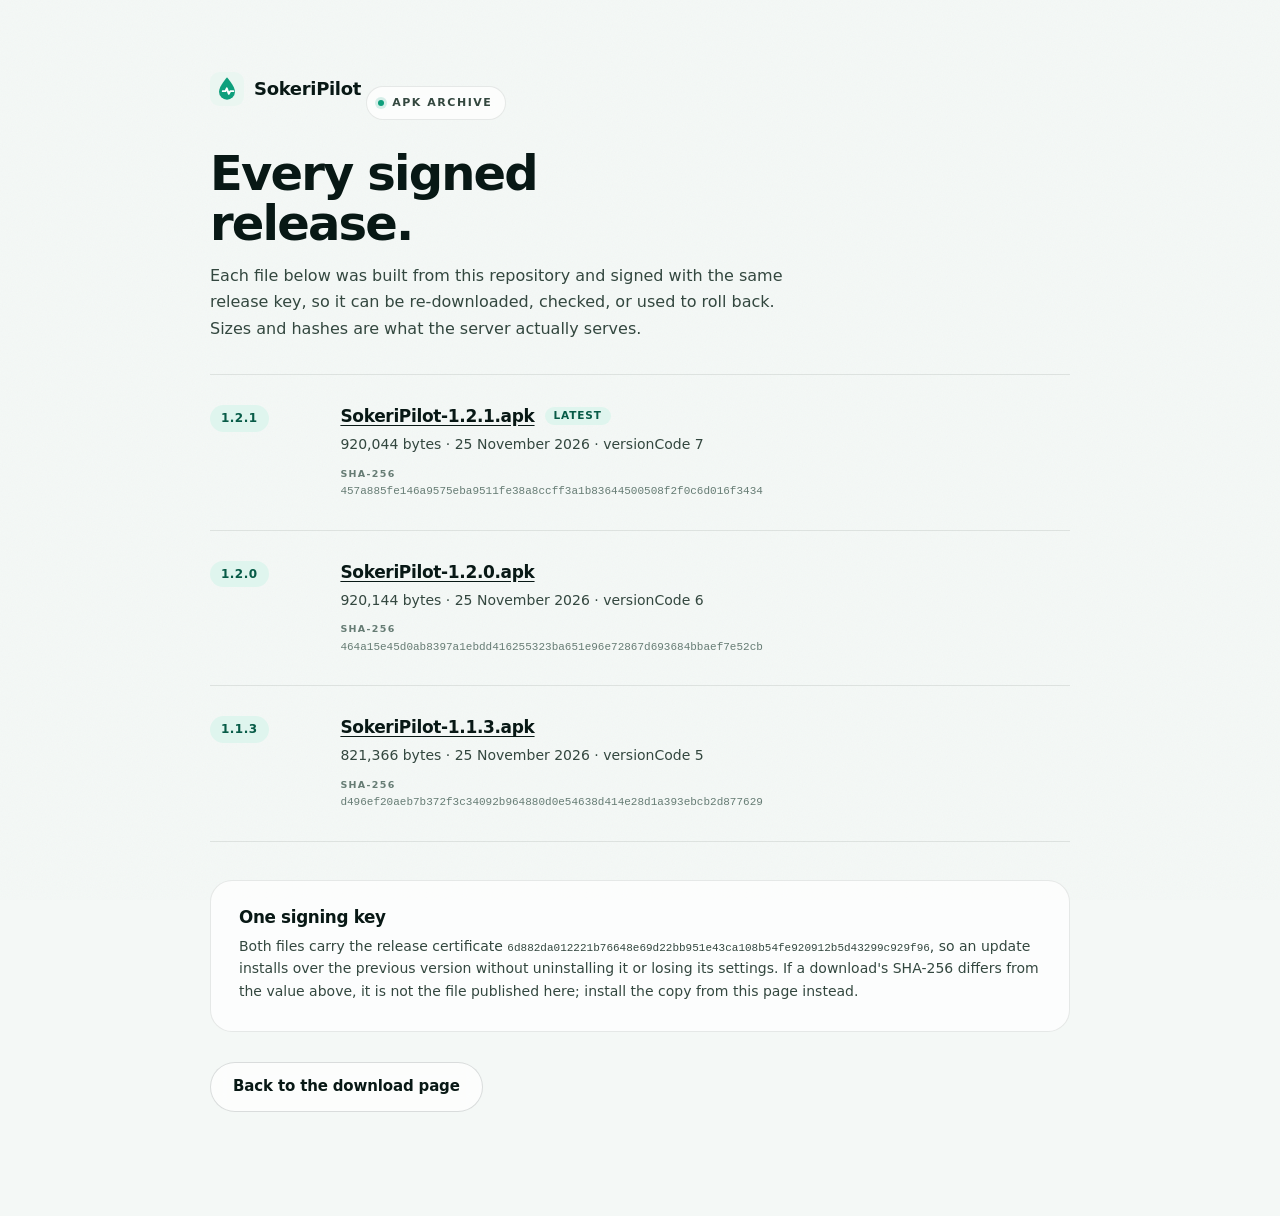
==== commit dd6d351a: "Release 1.2.1 and pin the install identity to app.glcopilot The rename should not cost anyone an upd" ====
--- a/landing/download/index.html
+++ b/landing/download/index.html
@@ -8,7 +8,7 @@
   <meta name="color-scheme" content="light">
   <meta name="referrer" content="no-referrer">
   <link rel="icon" href="../assets/favicon.svg" type="image/svg+xml">
-  <link rel="stylesheet" href="../styles.css?v=1.2.0-10">
+  <link rel="stylesheet" href="../styles.css?v=1.2.1-1">
 </head>
 <body>
   <main class="container archive">
@@ -31,16 +31,30 @@
 
     <ol class="releases">
       <li class="release">
+        <span class="release__ver">1.2.1</span>
+        <div>
+          <h3>
+            <a href="SokeriPilot-1.2.1.apk" download>SokeriPilot-1.2.1.apk</a>
+            <span class="archive__flag">Latest</span>
+          </h3>
+          <p>920,044 bytes · 25 November 2026 · versionCode 7</p>
+          <p class="archive__hash">
+            <span>SHA-256</span>
+            <code>457a885fe146a9575eba9511fe38a8ccff3a1b83644500508f2f0c6d016f3434</code>
+          </p>
+        </div>
+      </li>
+
+      <li class="release">
         <span class="release__ver">1.2.0</span>
         <div>
           <h3>
             <a href="SokeriPilot-1.2.0.apk" download>SokeriPilot-1.2.0.apk</a>
-            <span class="archive__flag">Latest</span>
           </h3>
-          <p>920,040 bytes · 25 November 2026 · versionCode 6</p>
+          <p>920,144 bytes · 25 November 2026 · versionCode 6</p>
           <p class="archive__hash">
             <span>SHA-256</span>
-            <code>5ec9fbf02d42ce06bf7e1152465751c20025a3a50ab208b88b03df3fa659ac7e</code>
+            <code>464a15e45d0ab8397a1ebdd416255323ba651e96e72867d693684bbaef7e52cb</code>
           </p>
         </div>
       </li>
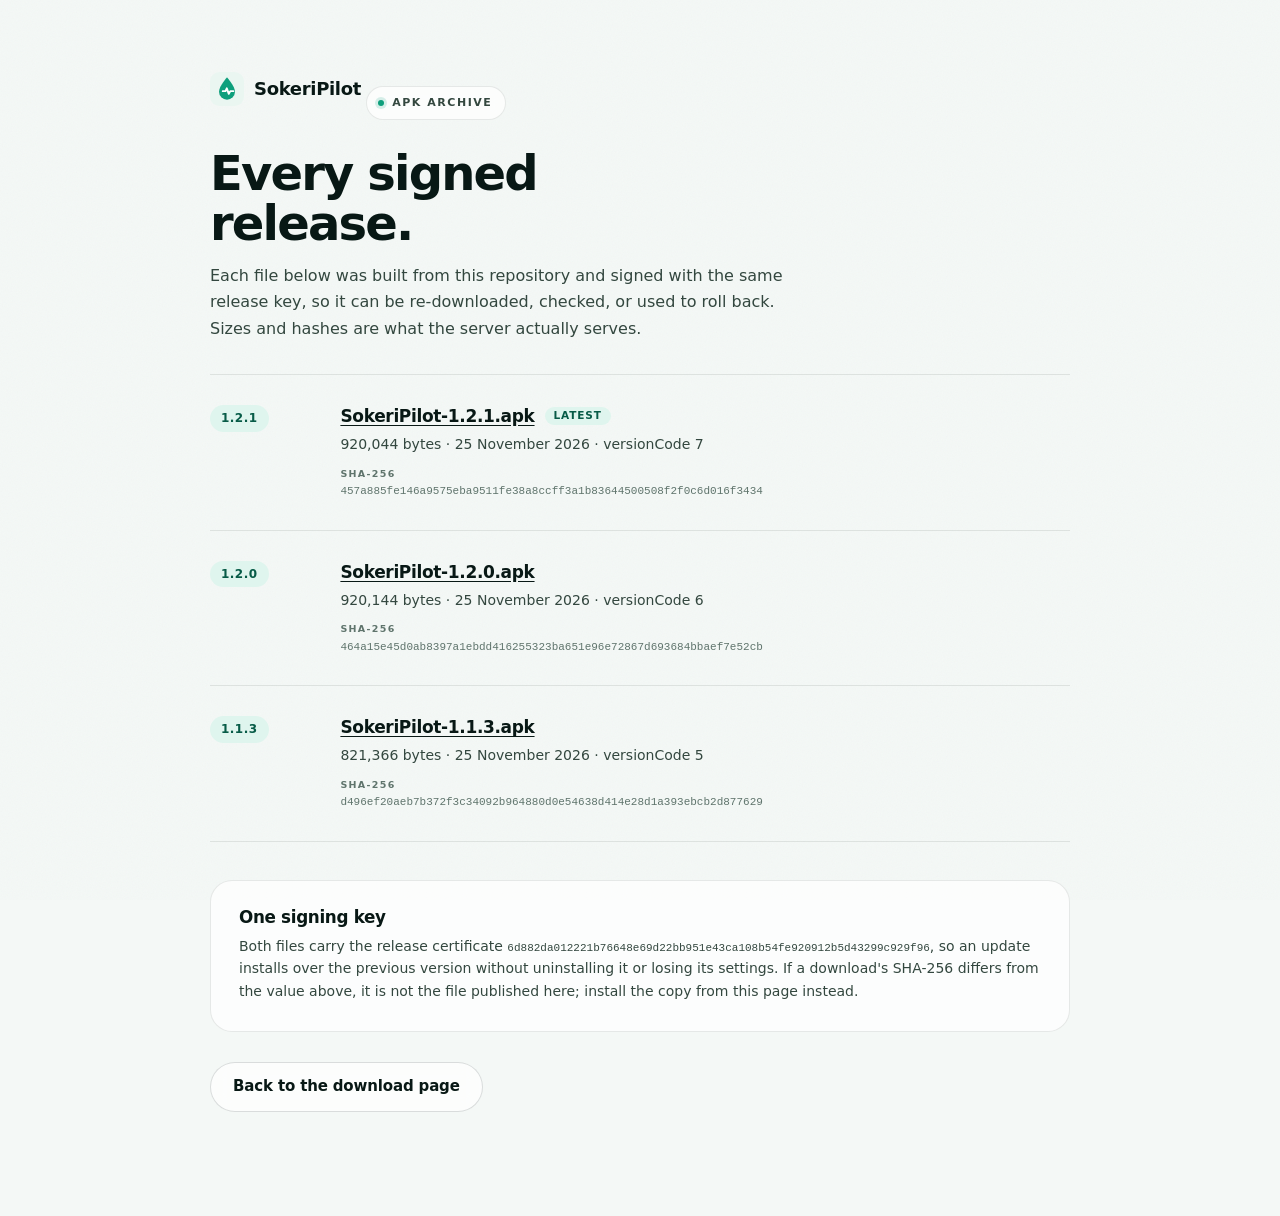
==== commit 0502de46: "Prepare the store, the checks and the community surface Play assets are now generated from source pa" ====
--- a/landing/download/index.html
+++ b/landing/download/index.html
@@ -8,7 +8,7 @@
   <meta name="color-scheme" content="light">
   <meta name="referrer" content="no-referrer">
   <link rel="icon" href="../assets/favicon.svg" type="image/svg+xml">
-  <link rel="stylesheet" href="../styles.css?v=1.2.1-1">
+  <link rel="stylesheet" href="../styles.css?v=1.2.1-3">
 </head>
 <body>
   <main class="container archive">
--- a/landing/styles.css
+++ b/landing/styles.css
@@ -8,9 +8,11 @@
   --surface: #ffffff;
   --ink: #081815;
   --ink-2: #33473f;
-  --muted: #667c74;
+  --muted: #5f746c;
 
   --mint: #0e9f7c;
+  /* Darker ramp for text-on-mint buttons: white labels stay above 4.5:1. */
+  --mint-strong: #0a805f;
   --mint-2: #16c79b;
   --mint-soft: #dff5ee;
   --mint-ink: #075b47;
@@ -311,7 +313,7 @@
 
 .btn--primary {
   color: #fff;
-  background: linear-gradient(140deg, #0b8a6b, #0e9f7c 55%, #14b78f);
+  background: linear-gradient(140deg, #075f4b, var(--mint-strong) 55%, #0a805f);
   box-shadow: 0 1px 0 rgba(255, 255, 255, 0.24) inset,
     0 18px 36px -20px rgba(14, 159, 124, 0.85);
 }
@@ -1794,6 +1796,22 @@
   font-size: 11.5px;
 }
 
+.footer__license {
+  white-space: nowrap;
+}
+
+.footer__bottom a {
+  color: var(--ink-2);
+  text-decoration: underline;
+  text-decoration-color: rgba(14, 159, 124, 0.5);
+  text-underline-offset: 2px;
+}
+
+.footer__bottom a:hover {
+  color: var(--mint-ink);
+  text-decoration-color: currentColor;
+}
+
 /* ---------- reveal ---------- */
 
 html.js .reveal {
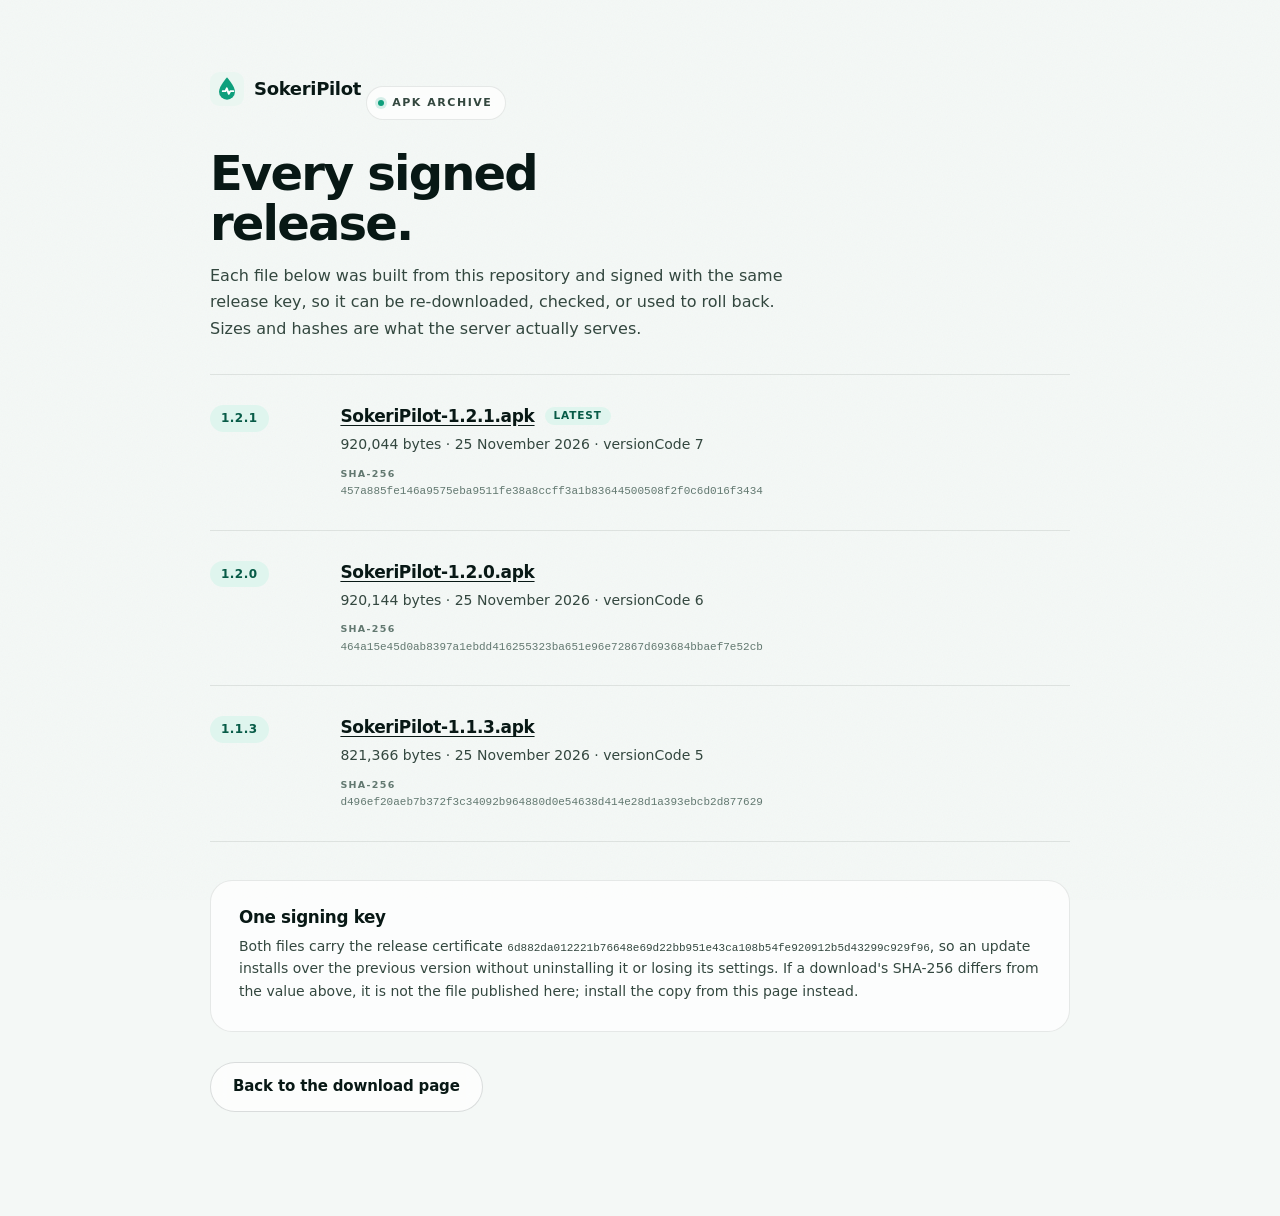
==== commit 145a5e35: "Stop overstating the new CGM apps and soften the AA palette The F-Droid recipe ran a sed that delete" ====
--- a/landing/download/index.html
+++ b/landing/download/index.html
@@ -8,7 +8,7 @@
   <meta name="color-scheme" content="light">
   <meta name="referrer" content="no-referrer">
   <link rel="icon" href="../assets/favicon.svg" type="image/svg+xml">
-  <link rel="stylesheet" href="../styles.css?v=1.2.1-3">
+  <link rel="stylesheet" href="../styles.css?v=1.2.1-4">
 </head>
 <body>
   <main class="container archive">
--- a/landing/styles.css
+++ b/landing/styles.css
@@ -8,11 +8,11 @@
   --surface: #ffffff;
   --ink: #081815;
   --ink-2: #33473f;
-  --muted: #5f746c;
+  --muted: #627870;
 
   --mint: #0e9f7c;
   /* Darker ramp for text-on-mint buttons: white labels stay above 4.5:1. */
-  --mint-strong: #0a805f;
+  --mint-strong: #0a7859;
   --mint-2: #16c79b;
   --mint-soft: #dff5ee;
   --mint-ink: #075b47;
@@ -313,7 +313,7 @@
 
 .btn--primary {
   color: #fff;
-  background: linear-gradient(140deg, #075f4b, var(--mint-strong) 55%, #0a805f);
+  background: linear-gradient(140deg, #08644f, var(--mint-strong) 55%, #0c8265);
   box-shadow: 0 1px 0 rgba(255, 255, 255, 0.24) inset,
     0 18px 36px -20px rgba(14, 159, 124, 0.85);
 }
